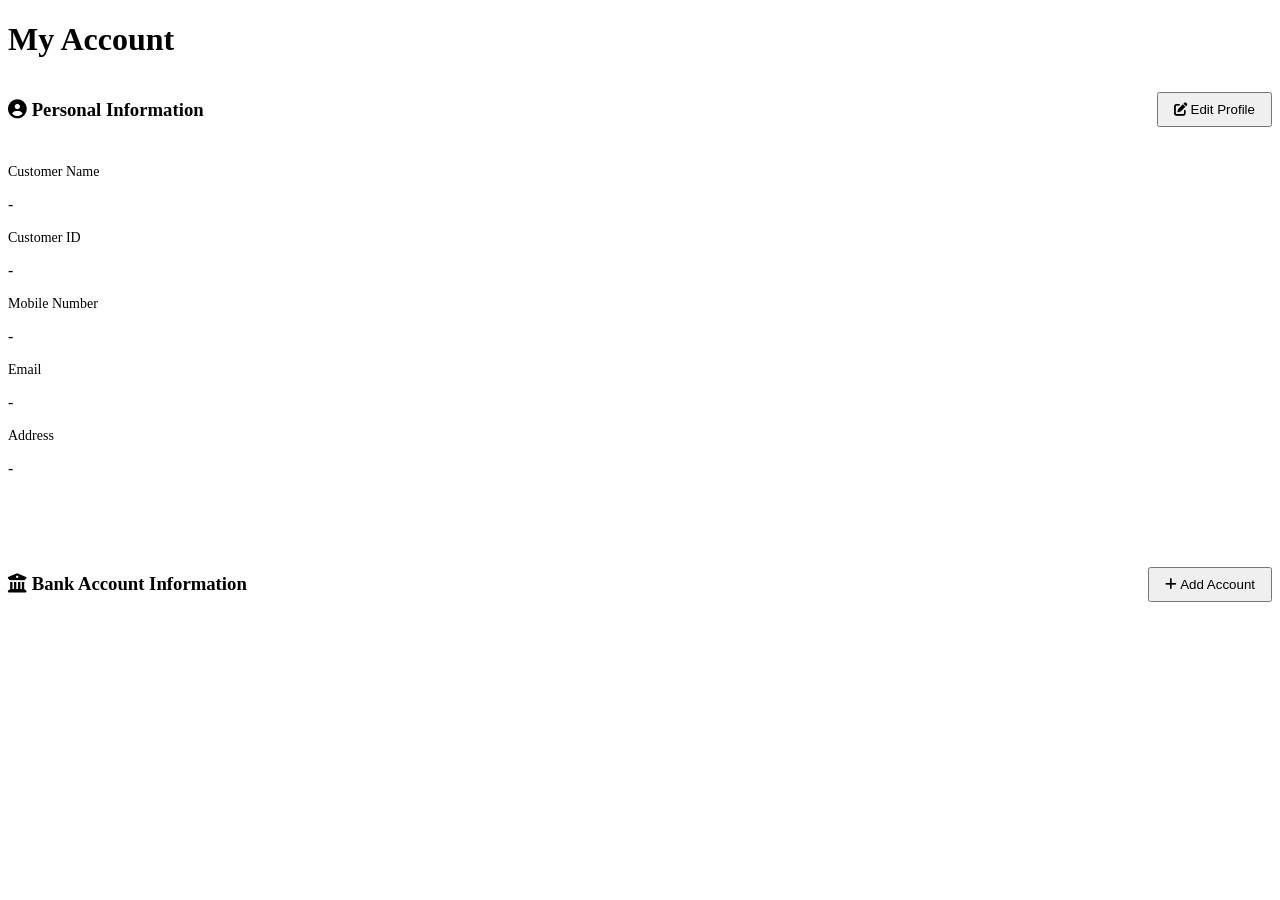
==== account.html @ c4421a82 "Add files via upload" ====
<!DOCTYPE html>
<html lang="en">

<head>
    <meta charset="UTF-8">
    <meta name="viewport" content="width=device-width, initial-scale=1.0">
    <title>Shakti Bank | My Account</title>
    <link href="https://fonts.googleapis.com/css2?family=Inter:wght@300;400;500;600;700&display=swap" rel="stylesheet">
    <link rel="stylesheet" href="https://cdnjs.cloudflare.com/ajax/libs/font-awesome/6.4.0/css/all.min.css">
    <link rel="stylesheet" href="css/style.css">
</head>

<body>
    <nav class="sidebar" id="sidebar"></nav>

    <div class="main-content">
        <header class="top-header" id="topHeader"></header>

        <div class="page-container">
            <h1 class="page-title">My Account</h1>

            <div class="profile-card">
                <div style="display: flex; justify-content: space-between; align-items: center; margin-bottom: 25px;">
                    <h3 style="color: var(--primary-color);"><i class="fas fa-user-circle"></i> Personal Information
                    </h3>
                    <button class="btn btn-outline" style="width: auto; padding: 8px 15px;" id="editProfileBtn"><i
                            class="fas fa-edit"></i> Edit Profile</button>
                </div>

                <div class="grid-2"
                    style="margin-bottom: 40px; border-bottom: 1px solid var(--border-color); padding-bottom: 20px;">
                    <div>
                        <p style="color: var(--text-light); font-size: 14px;">Customer Name</p>
                        <p style="font-weight: 500;" id="accName">-</p>
                    </div>
                    <div>
                        <p style="color: var(--text-light); font-size: 14px;">Customer ID</p>
                        <p style="font-weight: 500;" id="accId">-</p>
                    </div>
                    <div>
                        <p style="color: var(--text-light); font-size: 14px;">Mobile Number</p>
                        <p style="font-weight: 500;" id="accMobile">-</p>
                    </div>
                    <div>
                        <p style="color: var(--text-light); font-size: 14px;">Email</p>
                        <p style="font-weight: 500;" id="accEmail">-</p>
                    </div>
                    <div style="grid-column: 1 / -1;">
                        <p style="color: var(--text-light); font-size: 14px;">Address</p>
                        <p style="font-weight: 500;" id="accAddress">-</p>
                    </div>
                </div>

                <div style="display: flex; justify-content: space-between; align-items: center; margin-bottom: 20px;">
                    <h3 style="color: var(--primary-color);"><i class="fas fa-university"></i> Bank Account Information</h3>
                    <button class="btn btn-outline" style="width: auto; padding: 8px 15px;" id="addAccountBtn"><i class="fas fa-plus"></i> Add Account</button>
                </div>
                
                <div id="bAccContainer">
                    <!-- Populated by JS -->
                </div>

            </div>
        </div>
    </div>

    <div id="toastContainer" class="toast-container"></div>
    <script src="js/script.js"></script>
</body>

</html>
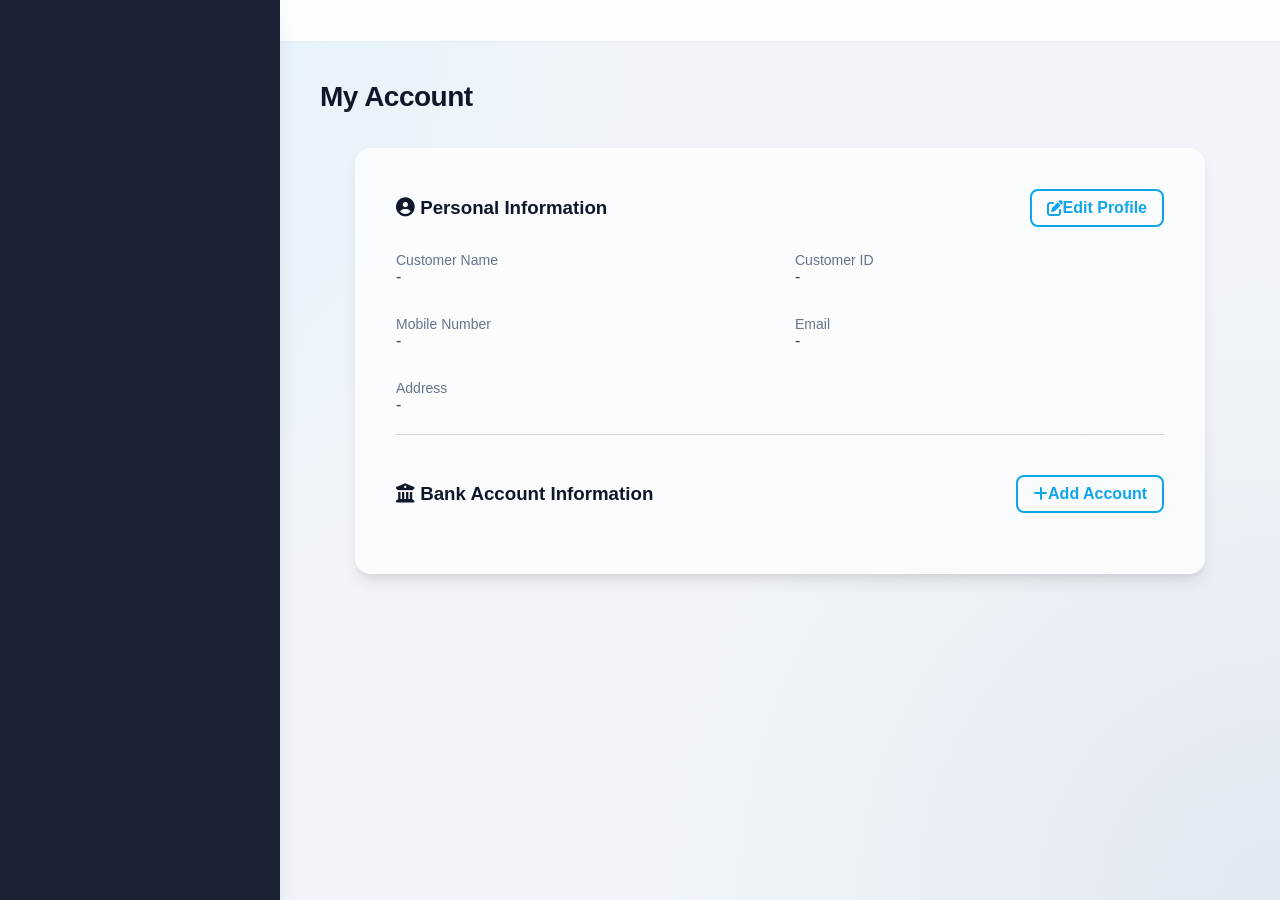
==== commit 7f39be2f: "Update account.html" ====
--- a/account.html
+++ b/account.html
@@ -7,7 +7,7 @@
     <title>Shakti Bank | My Account</title>
     <link href="https://fonts.googleapis.com/css2?family=Inter:wght@300;400;500;600;700&display=swap" rel="stylesheet">
     <link rel="stylesheet" href="https://cdnjs.cloudflare.com/ajax/libs/font-awesome/6.4.0/css/all.min.css">
-    <link rel="stylesheet" href="css/style.css">
+    <link rel="stylesheet" href="style.css">
 </head>
 
 <body>
@@ -68,4 +68,4 @@
     <script src="js/script.js"></script>
 </body>
 
-</html>+</html>
--- a/style.css
+++ b/style.css
@@ -0,0 +1,802 @@
+@import url('https://fonts.googleapis.com/css2?family=Outfit:wght@300;400;500;600;700&display=swap');
+
+:root {
+    --primary-color: #0f172a; /* Deep Slate */
+    --secondary-color: #1e293b;
+    --accent-color: #0ea5e9; /* Sky Blue */
+    --accent-hover: #0284c7;
+    --background-color: #f1f5f9; /* Slate 100 */
+    --card-bg: rgba(255, 255, 255, 0.7);
+    --card-border: rgba(255, 255, 255, 0.5);
+    --text-main: #334155;
+    --text-light: #64748b;
+    --border-color: #cbd5e1;
+    
+    --success-color: #059669;
+    --success-bg: rgba(16, 185, 129, 0.1);
+    --danger-color: #dc2626;
+    --danger-bg: rgba(239, 68, 68, 0.1);
+    --warning-color: #d97706;
+    --warning-bg: rgba(245, 158, 11, 0.1);
+    
+    --shadow-sm: 0 1px 2px 0 rgba(0, 0, 0, 0.05);
+    --shadow-md: 0 4px 6px -1px rgba(0, 0, 0, 0.1), 0 2px 4px -1px rgba(0, 0, 0, 0.06);
+    --shadow-lg: 0 10px 15px -3px rgba(0, 0, 0, 0.1), 0 4px 6px -2px rgba(0, 0, 0, 0.05);
+    --shadow-xl: 0 20px 25px -5px rgba(0, 0, 0, 0.1), 0 10px 10px -5px rgba(0, 0, 0, 0.04);
+    
+    --border-radius-sm: 8px;
+    --border-radius: 16px;
+    --border-radius-lg: 24px;
+    --transition-speed: 0.3s;
+    
+    /* Glassmorphism */
+    --glass-blur: blur(12px);
+}
+
+* {
+    margin: 0;
+    padding: 0;
+    box-sizing: border-box;
+    font-family: 'Outfit', sans-serif;
+}
+
+body {
+    background: var(--background-color);
+    background-image: radial-gradient(circle at top left, #e0f2fe 0%, transparent 40%),
+                      radial-gradient(circle at bottom right, #e2e8f0 0%, transparent 40%);
+    color: var(--text-main);
+    display: flex;
+    min-height: 100vh;
+    overflow-x: hidden;
+}
+
+a {
+    text-decoration: none;
+    color: inherit;
+    transition: color var(--transition-speed);
+}
+
+ul {
+    list-style: none;
+}
+
+/* Auth Pages */
+.auth-container {
+    width: 100%;
+    min-height: 100vh;
+    display: flex;
+    align-items: center;
+    justify-content: center;
+    background: linear-gradient(135deg, #0f172a 0%, #1e293b 100%);
+    position: relative;
+    overflow: hidden;
+}
+
+.auth-container::before {
+    content: '';
+    position: absolute;
+    width: 600px;
+    height: 600px;
+    background: radial-gradient(circle, rgba(14,165,233,0.15) 0%, transparent 70%);
+    top: -100px;
+    left: -100px;
+    border-radius: 50%;
+}
+
+.auth-card {
+    background: rgba(255, 255, 255, 0.95);
+    backdrop-filter: var(--glass-blur);
+    -webkit-backdrop-filter: var(--glass-blur);
+    border: 1px solid var(--card-border);
+    width: 100%;
+    max-width: 440px;
+    padding: 48px 40px;
+    border-radius: var(--border-radius-lg);
+    box-shadow: var(--shadow-xl);
+    text-align: center;
+    position: relative;
+    z-index: 10;
+}
+
+.auth-header {
+    margin-bottom: 35px;
+}
+
+.auth-header h2 {
+    color: var(--primary-color);
+    font-size: 28px;
+    font-weight: 700;
+    margin-top: 15px;
+    letter-spacing: -0.5px;
+}
+
+.form-group {
+    margin-bottom: 24px;
+    text-align: left;
+    position: relative;
+}
+
+.form-group label {
+    display: block;
+    margin-bottom: 10px;
+    font-weight: 500;
+    color: var(--text-main);
+    font-size: 14px;
+}
+
+.form-control {
+    width: 100%;
+    padding: 14px 16px;
+    border: 1px solid var(--border-color);
+    border-radius: var(--border-radius-sm);
+    font-size: 15px;
+    background: #fff;
+    transition: all var(--transition-speed);
+}
+
+.form-control:focus {
+    outline: none;
+    border-color: var(--accent-color);
+    box-shadow: 0 0 0 4px rgba(14, 165, 233, 0.15);
+}
+
+.password-container {
+    position: relative;
+}
+
+.toggle-password {
+    position: absolute;
+    right: 14px;
+    top: 50%;
+    transform: translateY(-50%);
+    background: none;
+    border: none;
+    color: var(--text-light);
+    cursor: pointer;
+    font-size: 16px;
+    transition: color var(--transition-speed);
+}
+
+.toggle-password:hover {
+    color: var(--primary-color);
+}
+
+.form-actions {
+    display: flex;
+    justify-content: space-between;
+    align-items: center;
+    margin-bottom: 30px;
+    font-size: 14px;
+    color: var(--text-light);
+}
+
+.btn {
+    display: inline-flex;
+    align-items: center;
+    justify-content: center;
+    width: 100%;
+    padding: 14px;
+    background: var(--accent-color);
+    color: #fff;
+    border: none;
+    border-radius: var(--border-radius-sm);
+    font-size: 16px;
+    font-weight: 600;
+    cursor: pointer;
+    transition: all var(--transition-speed);
+    box-shadow: 0 4px 12px rgba(14, 165, 233, 0.3);
+}
+
+.btn:hover {
+    background: var(--accent-hover);
+    transform: translateY(-2px);
+    box-shadow: 0 6px 15px rgba(14, 165, 233, 0.4);
+}
+
+.btn:active {
+    transform: translateY(0);
+}
+
+.btn-outline {
+    background: transparent;
+    color: var(--accent-color);
+    border: 2px solid var(--accent-color);
+    box-shadow: none;
+}
+
+.btn-outline:hover {
+    background: var(--accent-color);
+    color: #fff;
+}
+
+.error-message {
+    color: var(--danger-color);
+    font-size: 13px;
+    margin-top: 6px;
+    display: none;
+    font-weight: 500;
+}
+
+/* Layout */
+.sidebar {
+    width: 280px;
+    background: rgba(15, 23, 42, 0.95);
+    backdrop-filter: var(--glass-blur);
+    -webkit-backdrop-filter: var(--glass-blur);
+    color: #fff;
+    height: 100vh;
+    position: fixed;
+    top: 0;
+    left: 0;
+    z-index: 100;
+    display: flex;
+    flex-direction: column;
+    transition: transform 0.4s cubic-bezier(0.4, 0, 0.2, 1);
+    box-shadow: var(--shadow-xl);
+}
+
+.sidebar-header {
+    padding: 32px 24px;
+    display: flex;
+    align-items: center;
+    gap: 15px;
+}
+
+.sidebar-header h3 {
+    font-size: 22px;
+    font-weight: 700;
+    letter-spacing: 0.5px;
+    background: linear-gradient(135deg, #fff, #94a3b8);
+    -webkit-background-clip: text;
+    -webkit-text-fill-color: transparent;
+}
+
+.nav-links {
+    padding: 20px 0;
+    flex: 1;
+    display: flex;
+    flex-direction: column;
+    gap: 8px;
+}
+
+.nav-item {
+    padding: 14px 28px;
+    display: flex;
+    align-items: center;
+    gap: 16px;
+    color: #94a3b8;
+    font-weight: 500;
+    font-size: 15px;
+    transition: all var(--transition-speed);
+    position: relative;
+}
+
+.nav-item::before {
+    content: '';
+    position: absolute;
+    left: 0;
+    top: 0;
+    height: 100%;
+    width: 0;
+    background: var(--accent-color);
+    transition: width var(--transition-speed);
+}
+
+.nav-item:hover, .nav-item.active {
+    color: #fff;
+    background: rgba(255, 255, 255, 0.05);
+}
+
+.nav-item:hover::before, .nav-item.active::before {
+    width: 4px;
+}
+
+.nav-item i {
+    width: 22px;
+    text-align: center;
+    font-size: 18px;
+}
+
+.main-content {
+    flex: 1;
+    margin-left: 280px;
+    display: flex;
+    flex-direction: column;
+    min-height: 100vh;
+    transition: margin-left 0.4s cubic-bezier(0.4, 0, 0.2, 1);
+}
+
+/* Header */
+.top-header {
+    background: rgba(255, 255, 255, 0.8);
+    backdrop-filter: var(--glass-blur);
+    -webkit-backdrop-filter: var(--glass-blur);
+    padding: 20px 40px;
+    display: flex;
+    justify-content: space-between;
+    align-items: center;
+    box-shadow: var(--shadow-sm);
+    position: sticky;
+    top: 0;
+    z-index: 90;
+    border-bottom: 1px solid var(--card-border);
+}
+
+.header-search {
+    position: relative;
+    width: 350px;
+}
+
+.header-search i {
+    position: absolute;
+    left: 16px;
+    top: 50%;
+    transform: translateY(-50%);
+    color: var(--text-light);
+}
+
+.header-search input {
+    width: 100%;
+    padding: 12px 16px 12px 45px;
+    border: 1px solid transparent;
+    border-radius: 30px;
+    background: rgba(15, 23, 42, 0.04);
+    font-size: 14px;
+    transition: all var(--transition-speed);
+}
+
+.header-search input:focus {
+    outline: none;
+    background: #fff;
+    border-color: var(--accent-color);
+    box-shadow: 0 0 0 3px rgba(14, 165, 233, 0.1);
+}
+
+.header-right {
+    display: flex;
+    align-items: center;
+    gap: 30px;
+}
+
+.notifications {
+    position: relative;
+    cursor: pointer;
+    color: var(--text-light);
+    transition: color var(--transition-speed);
+}
+
+.notifications:hover {
+    color: var(--primary-color);
+}
+
+.notifications .badge {
+    position: absolute;
+    top: -6px;
+    right: -8px;
+    background: var(--danger-color);
+    color: #fff;
+    font-size: 11px;
+    font-weight: 600;
+    padding: 2px 6px;
+    border-radius: 12px;
+    border: 2px solid #fff;
+}
+
+.user-profile {
+    display: flex;
+    align-items: center;
+    gap: 12px;
+    cursor: pointer;
+    padding: 6px 12px;
+    border-radius: 30px;
+    transition: background var(--transition-speed);
+}
+
+.user-profile:hover {
+    background: rgba(15, 23, 42, 0.04);
+}
+
+.avatar {
+    width: 40px;
+    height: 40px;
+    background: linear-gradient(135deg, var(--accent-color), var(--primary-color));
+    color: #fff;
+    border-radius: 50%;
+    display: flex;
+    align-items: center;
+    justify-content: center;
+    font-weight: 600;
+    font-size: 16px;
+    box-shadow: 0 2px 8px rgba(14, 165, 233, 0.2);
+}
+
+/* Page Content */
+.page-container {
+    padding: 40px;
+    flex: 1;
+}
+
+.page-title {
+    margin-bottom: 35px;
+    color: var(--primary-color);
+    font-size: 28px;
+    font-weight: 700;
+    letter-spacing: -0.5px;
+}
+
+/* Cards */
+.dashboard-cards {
+    display: grid;
+    grid-template-columns: repeat(auto-fit, minmax(320px, 1fr));
+    gap: 25px;
+    margin-bottom: 40px;
+}
+
+.card {
+    background: var(--card-bg);
+    backdrop-filter: var(--glass-blur);
+    -webkit-backdrop-filter: var(--glass-blur);
+    border: 1px solid var(--card-border);
+    border-radius: var(--border-radius);
+    padding: 30px;
+    box-shadow: var(--shadow-md);
+    transition: all 0.4s cubic-bezier(0.4, 0, 0.2, 1);
+    position: relative;
+    overflow: hidden;
+}
+
+.card::before {
+    content: '';
+    position: absolute;
+    top: 0; left: 0; width: 100%; height: 4px;
+    background: linear-gradient(90deg, var(--accent-color), var(--primary-color));
+    opacity: 0;
+    transition: opacity var(--transition-speed);
+}
+
+.card:hover {
+    transform: translateY(-5px);
+    box-shadow: var(--shadow-xl);
+}
+
+.card:hover::before {
+    opacity: 1;
+}
+
+.card-header {
+    display: flex;
+    justify-content: space-between;
+    align-items: center;
+    margin-bottom: 20px;
+    color: var(--text-light);
+    font-size: 13px;
+    font-weight: 600;
+    text-transform: uppercase;
+    letter-spacing: 1px;
+}
+
+.card-icon {
+    width: 48px;
+    height: 48px;
+    border-radius: 12px;
+    display: flex;
+    align-items: center;
+    justify-content: center;
+    font-size: 22px;
+}
+
+.bg-blue { background: rgba(14, 165, 233, 0.1); color: var(--accent-color); }
+.bg-green { background: rgba(16, 185, 129, 0.1); color: var(--success-color); }
+.bg-yellow { background: rgba(245, 158, 11, 0.1); color: var(--warning-color); }
+
+.card-value {
+    font-size: 36px;
+    font-weight: 700;
+    color: var(--primary-color);
+    margin-bottom: 8px;
+    letter-spacing: -1px;
+}
+
+/* Quick Actions */
+.quick-actions {
+    display: flex;
+    gap: 20px;
+    margin-bottom: 40px;
+}
+
+.action-btn {
+    flex: 1;
+    background: var(--card-bg);
+    backdrop-filter: var(--glass-blur);
+    border: 1px solid var(--border-color);
+    padding: 20px;
+    border-radius: var(--border-radius);
+    display: flex;
+    flex-direction: column;
+    align-items: center;
+    justify-content: center;
+    gap: 12px;
+    font-weight: 600;
+    color: var(--text-main);
+    cursor: pointer;
+    transition: all var(--transition-speed);
+    box-shadow: var(--shadow-sm);
+}
+
+.action-btn i {
+    font-size: 24px;
+    color: var(--accent-color);
+    transition: transform var(--transition-speed);
+}
+
+.action-btn:hover {
+    background: var(--primary-color);
+    color: #fff;
+    border-color: var(--primary-color);
+    transform: translateY(-3px);
+    box-shadow: var(--shadow-lg);
+}
+
+.action-btn:hover i {
+    color: #fff;
+    transform: scale(1.1);
+}
+
+/* Tables */
+.table-container {
+    background: var(--card-bg);
+    backdrop-filter: var(--glass-blur);
+    border: 1px solid var(--card-border);
+    border-radius: var(--border-radius);
+    padding: 30px;
+    box-shadow: var(--shadow-md);
+    overflow-x: auto;
+}
+
+.table-header {
+    display: flex;
+    justify-content: space-between;
+    align-items: center;
+    margin-bottom: 25px;
+}
+
+.table-header h3 {
+    font-size: 20px;
+    color: var(--primary-color);
+}
+
+table {
+    width: 100%;
+    border-collapse: separate;
+    border-spacing: 0;
+}
+
+th, td {
+    padding: 16px 20px;
+    text-align: left;
+    border-bottom: 1px solid var(--border-color);
+}
+
+th {
+    color: var(--text-light);
+    font-weight: 600;
+    font-size: 13px;
+    text-transform: uppercase;
+    letter-spacing: 0.5px;
+    background: rgba(15, 23, 42, 0.02);
+}
+
+th:first-child { border-top-left-radius: 8px; border-bottom-left-radius: 8px; }
+th:last-child { border-top-right-radius: 8px; border-bottom-right-radius: 8px; }
+
+td {
+    font-size: 15px;
+    font-weight: 500;
+}
+
+tr {
+    transition: background var(--transition-speed);
+}
+
+tr:hover td {
+    background: rgba(255, 255, 255, 0.5);
+}
+
+.status {
+    padding: 6px 12px;
+    border-radius: 20px;
+    font-size: 12px;
+    font-weight: 600;
+    display: inline-flex;
+    align-items: center;
+    gap: 6px;
+}
+
+.status::before {
+    content: '';
+    width: 6px; height: 6px;
+    border-radius: 50%;
+}
+
+.status.success { background: var(--success-bg); color: var(--success-color); }
+.status.success::before { background: var(--success-color); }
+.status.pending { background: var(--warning-bg); color: var(--warning-color); }
+.status.pending::before { background: var(--warning-color); }
+.status.failed { background: var(--danger-bg); color: var(--danger-color); }
+.status.failed::before { background: var(--danger-color); }
+
+.amount {
+    font-weight: 700;
+    font-variant-numeric: tabular-nums;
+}
+.amount.credit { color: var(--success-color); }
+.amount.debit { color: var(--text-main); }
+
+/* Forms & Filters */
+.filters {
+    display: flex;
+    gap: 20px;
+    margin-bottom: 25px;
+    flex-wrap: wrap;
+}
+
+.filter-group {
+    display: flex;
+    align-items: center;
+    gap: 12px;
+}
+
+.filter-group select, .filter-group input {
+    padding: 10px 16px;
+    border: 1px solid var(--border-color);
+    border-radius: var(--border-radius-sm);
+    background: #fff;
+    font-size: 14px;
+    font-weight: 500;
+    color: var(--text-main);
+    outline: none;
+    transition: all var(--transition-speed);
+}
+
+.filter-group select:focus, .filter-group input:focus {
+    border-color: var(--accent-color);
+    box-shadow: 0 0 0 3px rgba(14, 165, 233, 0.1);
+}
+
+.transfer-form-card, .profile-card {
+    background: var(--card-bg);
+    backdrop-filter: var(--glass-blur);
+    border: 1px solid var(--card-border);
+    border-radius: var(--border-radius);
+    padding: 40px;
+    box-shadow: var(--shadow-lg);
+    max-width: 850px;
+    margin: 0 auto;
+}
+
+.grid-2 {
+    display: grid;
+    grid-template-columns: 1fr 1fr;
+    gap: 30px;
+}
+
+/* Modals & Toasts */
+.modal-overlay {
+    position: fixed;
+    top: 0;
+    left: 0;
+    width: 100%;
+    height: 100%;
+    background: rgba(15, 23, 42, 0.6);
+    backdrop-filter: blur(4px);
+    display: flex;
+    align-items: center;
+    justify-content: center;
+    z-index: 1000;
+    opacity: 0;
+    pointer-events: none;
+    transition: opacity var(--transition-speed);
+}
+
+.modal-overlay.active {
+    opacity: 1;
+    pointer-events: all;
+}
+
+.modal-content {
+    background: #fff;
+    width: 90%;
+    max-width: 480px;
+    border-radius: var(--border-radius-lg);
+    padding: 40px;
+    box-shadow: var(--shadow-xl);
+    transform: scale(0.95) translateY(20px);
+    transition: all 0.4s cubic-bezier(0.175, 0.885, 0.32, 1.275);
+}
+
+.modal-overlay.active .modal-content {
+    transform: scale(1) translateY(0);
+}
+
+.toast-container {
+    position: fixed;
+    bottom: 30px;
+    right: 30px;
+    z-index: 2000;
+}
+
+.toast {
+    background: #fff;
+    color: var(--text-main);
+    padding: 16px 24px;
+    border-radius: var(--border-radius-sm);
+    box-shadow: var(--shadow-lg);
+    margin-top: 12px;
+    display: flex;
+    align-items: center;
+    gap: 16px;
+    font-weight: 500;
+    transform: translateX(120%);
+    transition: transform 0.4s cubic-bezier(0.4, 0, 0.2, 1);
+    border-left: 5px solid var(--primary-color);
+}
+
+.toast.show {
+    transform: translateX(0);
+}
+.toast.success { border-left-color: var(--success-color); }
+.toast.error { border-left-color: var(--danger-color); }
+.toast i { font-size: 20px; }
+.toast.success i { color: var(--success-color); }
+.toast.error i { color: var(--danger-color); }
+
+/* Responsive */
+.menu-toggle {
+    display: none;
+    background: none;
+    border: none;
+    font-size: 24px;
+    color: var(--primary-color);
+    cursor: pointer;
+    transition: color var(--transition-speed);
+}
+
+.menu-toggle:hover {
+    color: var(--accent-color);
+}
+
+@media (max-width: 1024px) {
+    .sidebar {
+        transform: translateX(-100%);
+    }
+    .sidebar.active {
+        transform: translateX(0);
+    }
+    .main-content {
+        margin-left: 0;
+    }
+    .menu-toggle {
+        display: block;
+    }
+}
+
+@media (max-width: 768px) {
+    .grid-2 {
+        grid-template-columns: 1fr;
+    }
+    .dashboard-cards {
+        grid-template-columns: 1fr;
+    }
+    .quick-actions {
+        flex-direction: column;
+    }
+    .header-search {
+        display: none;
+    }
+    .page-container {
+        padding: 20px;
+    }
+    .transfer-form-card, .profile-card {
+        padding: 20px;
+    }
+}
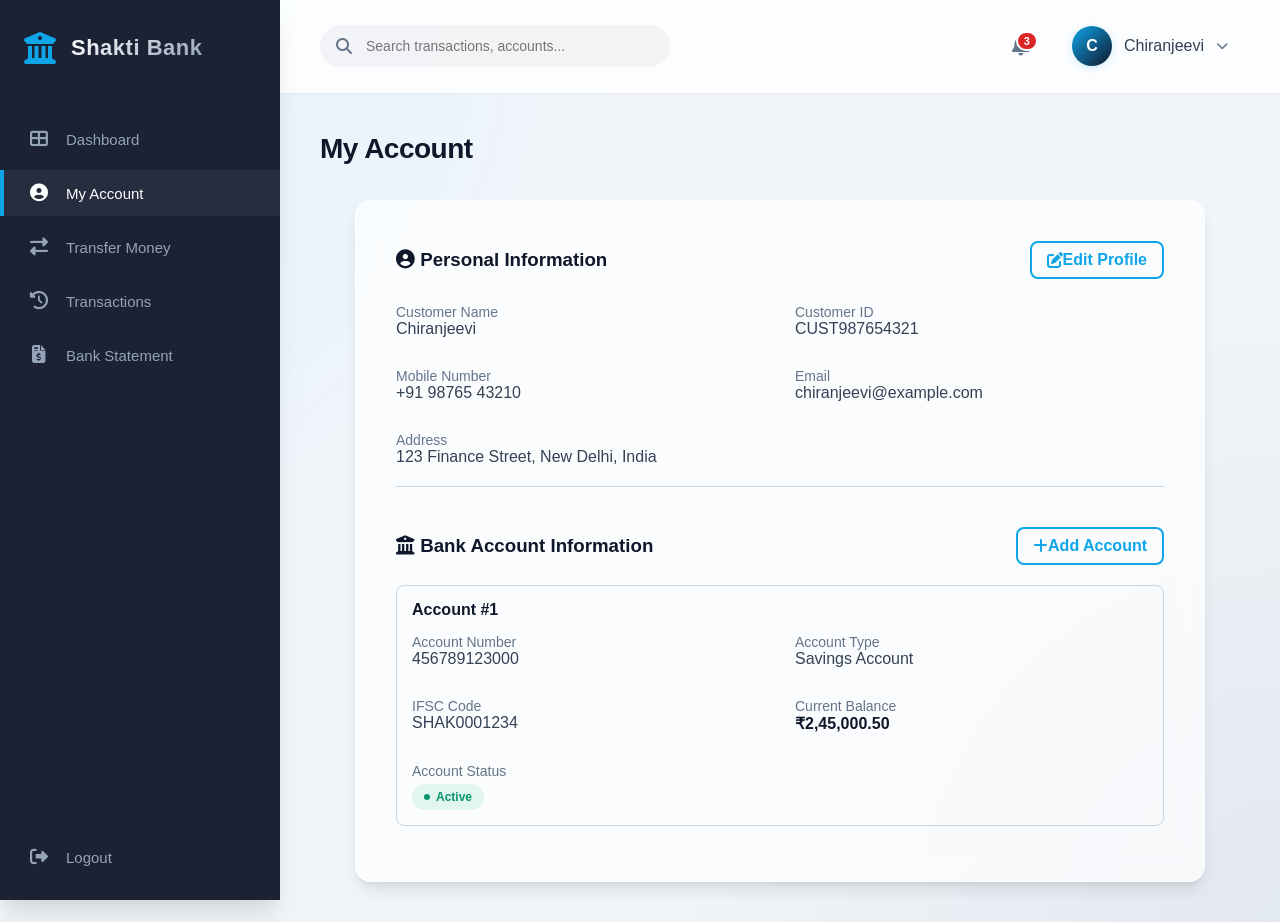
==== commit f774ac52: "Fix script source path in account.html" ====
--- a/account.html
+++ b/account.html
@@ -65,7 +65,7 @@
     </div>
 
     <div id="toastContainer" class="toast-container"></div>
-    <script src="js/script.js"></script>
+    <script src="script.js"></script>
 </body>
 
 </html>
